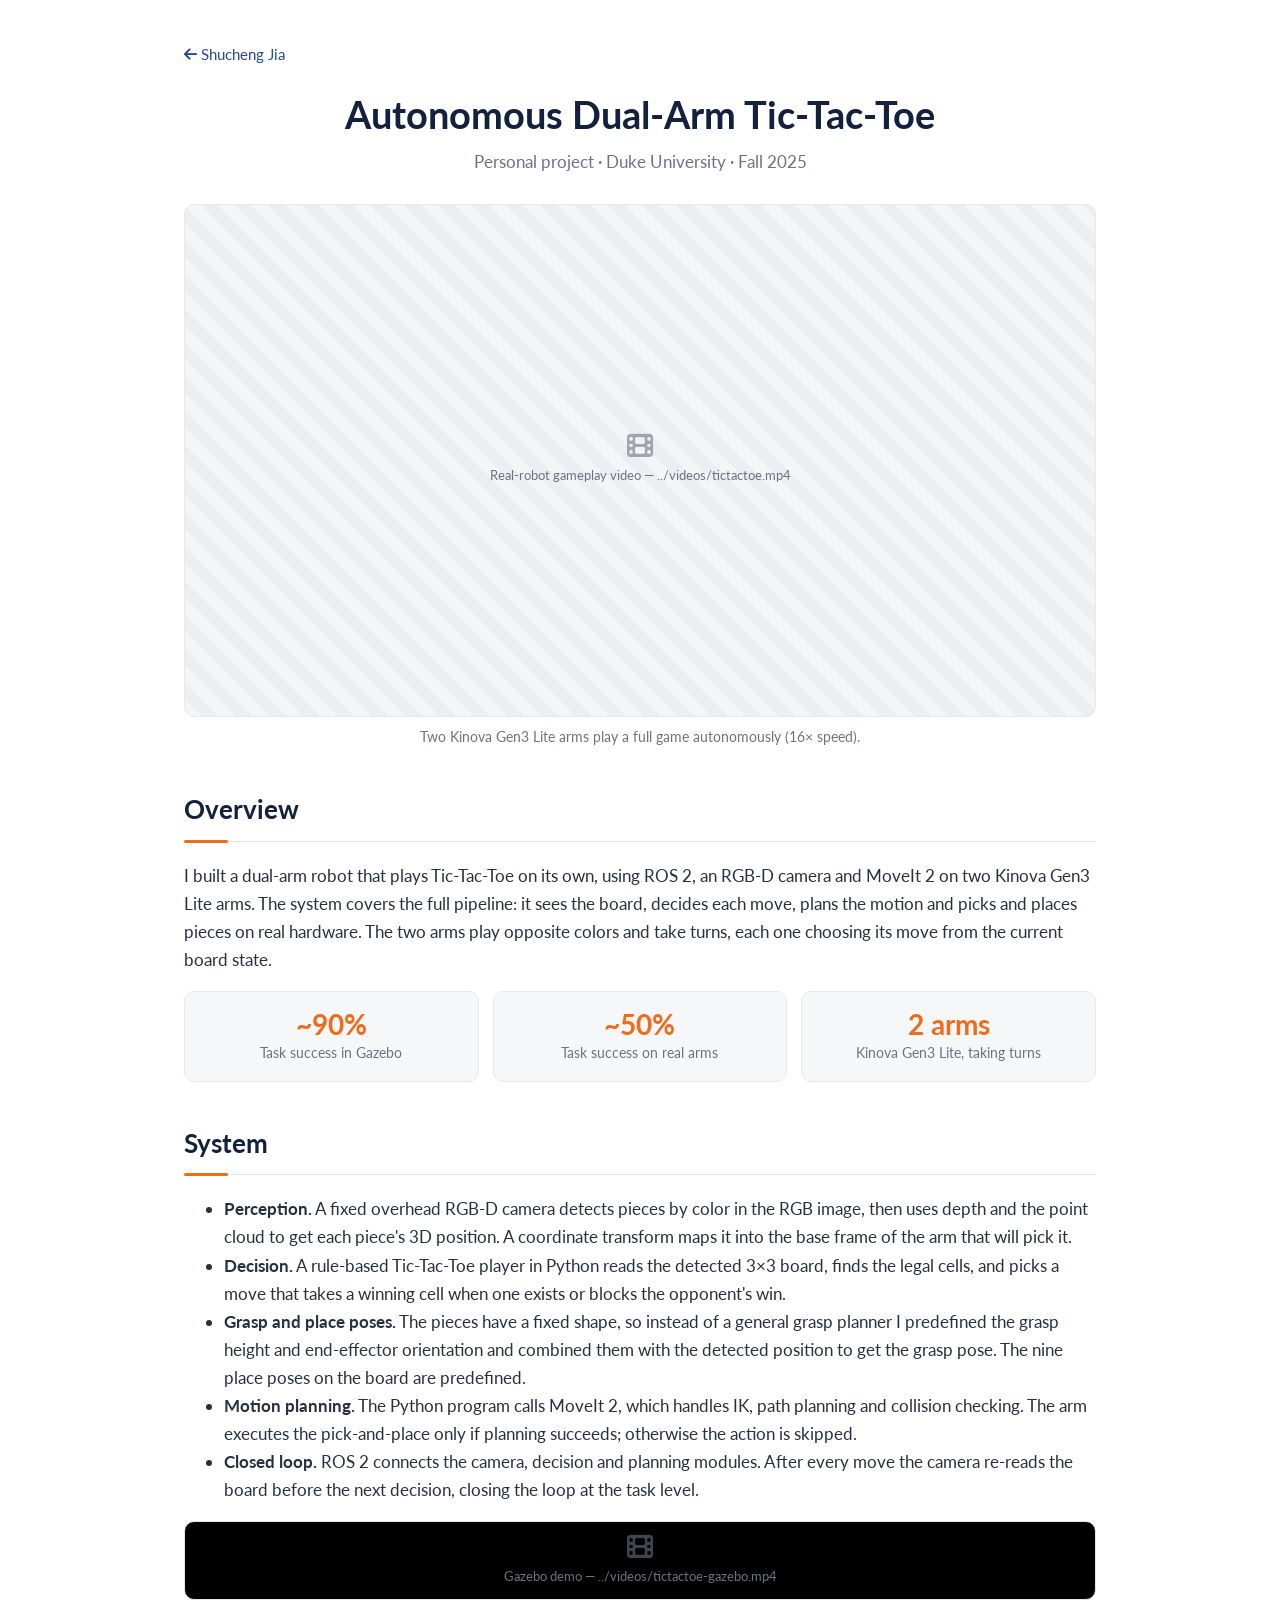
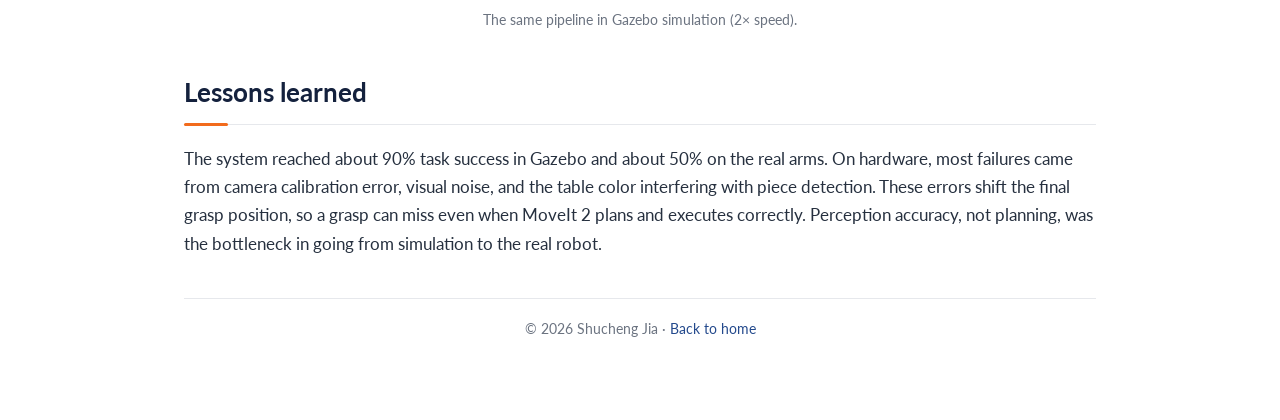
==== projects/dual-arm-tictactoe.html @ e2bdc80a "Initial personal website" ====
<!DOCTYPE html>
<html lang="en">
<head>
  <meta charset="utf-8">
  <meta name="viewport" content="width=device-width, initial-scale=1">
  <title>Dual-Arm Tic-Tac-Toe · Shucheng Jia</title>
  <meta name="description" content="An autonomous dual-arm robot that plays Tic-Tac-Toe, built with ROS 2, RGB-D perception and MoveIt 2.">
  <link rel="icon" href="../images/favicon.png">
  <link rel="preconnect" href="https://fonts.googleapis.com">
  <link rel="preconnect" href="https://fonts.gstatic.com" crossorigin>
  <link href="https://fonts.googleapis.com/css2?family=Lato:ital,wght@0,400;0,700;1,400;1,700&display=swap" rel="stylesheet">
  <link rel="stylesheet" href="https://cdnjs.cloudflare.com/ajax/libs/font-awesome/6.5.1/css/all.min.css">
  <link rel="stylesheet" href="../css/style.css">
</head>
<body>
<div class="project-page">
  <a class="back-link" href="../index.html"><i class="fa-solid fa-arrow-left"></i> Shucheng Jia</a>

  <header class="project-header">
    <h1>Autonomous Dual-Arm Tic-Tac-Toe</h1>
    <p class="subtitle">Personal project · Duke University · Fall 2025</p>
  </header>

  <div class="hero-media">
    <div class="media-box" data-video="../videos/tictactoe.mp4" data-poster="../images/tictactoe.jpg" data-label="Real-robot gameplay video" data-autoplay></div>
    <p class="caption">Two Kinova Gen3 Lite arms play a full game autonomously (16× speed).</p>
  </div>

  <h2>Overview</h2>
  <p>
    I built a dual-arm robot that plays Tic-Tac-Toe on its own, using ROS 2, an RGB-D camera and MoveIt 2 on two Kinova Gen3 Lite arms.
    The system covers the full pipeline: it sees the board, decides each move, plans the motion and picks and places pieces on real hardware.
    The two arms play opposite colors and take turns, each one choosing its move from the current board state.
  </p>

  <div class="stat-row">
    <div class="stat"><div class="num">~90%</div><div class="lbl">Task success in Gazebo</div></div>
    <div class="stat"><div class="num">~50%</div><div class="lbl">Task success on real arms</div></div>
    <div class="stat"><div class="num">2 arms</div><div class="lbl">Kinova Gen3 Lite, taking turns</div></div>
  </div>

  <h2>System</h2>
  <ul>
    <li><b>Perception.</b> A fixed overhead RGB-D camera detects pieces by color in the RGB image, then uses depth and the point cloud
      to get each piece's 3D position. A coordinate transform maps it into the base frame of the arm that will pick it.</li>
    <li><b>Decision.</b> A rule-based Tic-Tac-Toe player in Python reads the detected 3×3 board, finds the legal cells,
      and picks a move that takes a winning cell when one exists or blocks the opponent's win.</li>
    <li><b>Grasp and place poses.</b> The pieces have a fixed shape, so instead of a general grasp planner I predefined the grasp height
      and end-effector orientation and combined them with the detected position to get the grasp pose. The nine place poses on the board are predefined.</li>
    <li><b>Motion planning.</b> The Python program calls MoveIt 2, which handles IK, path planning and collision checking.
      The arm executes the pick-and-place only if planning succeeds; otherwise the action is skipped.</li>
    <li><b>Closed loop.</b> ROS 2 connects the camera, decision and planning modules. After every move the camera re-reads the board
      before the next decision, closing the loop at the task level.</li>
  </ul>

  <div class="media-box natural" data-video="../videos/tictactoe-gazebo.mp4" data-label="Gazebo demo" data-autoplay></div>
  <p class="caption">The same pipeline in Gazebo simulation (2× speed).</p>

  <h2>Lessons learned</h2>
  <p>
    The system reached about 90% task success in Gazebo and about 50% on the real arms. On hardware, most failures came from
    camera calibration error, visual noise, and the table color interfering with piece detection. These errors shift the final grasp position,
    so a grasp can miss even when MoveIt 2 plans and executes correctly. Perception accuracy, not planning, was the bottleneck in going from simulation to the real robot.
  </p>

  <footer>© 2026 Shucheng Jia · <a href="../index.html">Back to home</a></footer>
</div>
<script src="../js/main.js"></script>
</body>
</html>
---- css/style.css ----
/* ==========================================================
   Shucheng Jia — personal website
   Fixed dark sidebar + left-aligned hero + project rows
   Palette: deep ink navy + energetic orange
   ========================================================== */

:root {
  --ink: #14213d;          /* sidebar, headings */
  --ink-text: #c9d2e3;     /* text on ink */
  --ink-muted: #8a97b1;

  --accent: #f26b1d;       /* orange */
  --accent-dark: #c9520e;
  --accent-soft: #fff1e8;

  --text: #26303f;
  --text-muted: #6b7380;
  --link: #23498c;
  --link-hover: var(--accent-dark);
  --border: #e6e8ec;
  --bg: #ffffff;
  --bg-soft: #f6f7f9;
  --tag-bg: #f1f3f6;
  --tag-text: #44505e;
  --todo-bg: #fff3b0;
  --todo-text: #7a5b00;

  --sidebar-w: 260px;
  --radius: 10px;
}

* { box-sizing: border-box; }

html { scroll-behavior: smooth; scroll-padding-top: 24px; }

body {
  margin: 0;
  background: var(--bg);
  color: var(--text);
  font-family: "Lato", -apple-system, BlinkMacSystemFont, "Segoe UI", Helvetica, Arial, sans-serif;
  font-size: 17px;
  line-height: 1.65;
  -webkit-font-smoothing: antialiased;
}

a { color: var(--link); text-decoration: none; transition: color 0.15s; }
a:hover { color: var(--link-hover); text-decoration: underline; }

/* ---------- Layout ---------- */

.sidebar {
  position: fixed;
  top: 0;
  left: 0;
  bottom: 0;
  width: var(--sidebar-w);
  overflow-y: auto;
  background: var(--ink);
  color: var(--ink-text);
  padding: 40px 28px 28px;
  display: flex;
  flex-direction: column;
}

.main {
  margin-left: var(--sidebar-w);
  padding: 56px 64px 80px;
}

.main > * { max-width: 1000px; }

/* ---------- Sidebar ---------- */

.avatar {
  width: 104px;
  height: 104px;
  border-radius: 18px;
  object-fit: cover;
  display: block;
  margin: 0 0 18px;
  border: 3px solid rgba(255, 255, 255, 0.12);
}

.sidebar .name {
  color: #fff;
  font-size: 24px;
  font-weight: 700;
  line-height: 1.2;
  margin: 0;
}

.sidebar .tagline {
  color: var(--accent);
  font-size: 15px;
  font-weight: 700;
  margin: 6px 0 2px;
}

.sidebar .affil {
  color: var(--ink-muted);
  font-size: 14px;
  margin: 0 0 6px;
}

.sidebar .journey {
  color: var(--ink-muted);
  font-size: 16px;
  letter-spacing: 1px;
  margin: 0 0 22px;
}

.contact {
  list-style: none;
  padding: 18px 0;
  margin: 0 0 18px;
  border-top: 1px solid rgba(255, 255, 255, 0.1);
  border-bottom: 1px solid rgba(255, 255, 255, 0.1);
}

.contact li { margin: 2px 0; font-size: 14px; }

.contact a,
.contact .loc {
  display: flex;
  align-items: center;
  gap: 12px;
  padding: 5px 0;
  color: var(--ink-text);
}

.contact a:hover { color: #fff; text-decoration: none; }
.contact a:hover i { color: var(--accent); }
.contact .loc { color: var(--ink-muted); }

.contact i {
  width: 16px;
  text-align: center;
  color: var(--ink-muted);
  transition: color 0.15s;
}

.contact span { overflow-wrap: anywhere; }

.quick-links {
  list-style: none;
  padding: 0;
  margin: 0;
}

.quick-links a {
  display: block;
  padding: 7px 0 7px 14px;
  border-left: 3px solid transparent;
  color: var(--ink-muted);
  font-size: 15px;
  transition: color 0.15s, border-color 0.15s;
}

.quick-links a:hover { color: #fff; text-decoration: none; }

.quick-links a.active {
  color: #fff;
  font-weight: 700;
  border-left-color: var(--accent);
}

/* ---------- Hero ---------- */

.hero {
  display: flex;
  align-items: center;
  gap: 48px;
  margin-bottom: 56px;
}

.hero-text { flex: 1; min-width: 0; }

.eyebrow {
  font-size: 13px;
  font-weight: 700;
  letter-spacing: 0.05em;
  color: var(--text-muted);
  text-transform: uppercase;
  margin: 0 0 10px;
}

.hero h1 {
  font-size: 48px;
  line-height: 1.1;
  color: var(--ink);
  margin: 0 0 16px;
}


.lead {
  font-size: 20px;
  line-height: 1.55;
  color: #3b4554;
  margin: 0 0 24px;
  max-width: 34em;
}

.cta { display: flex; flex-wrap: wrap; gap: 10px; margin-bottom: 20px; }

.btn-primary,
.btn-outline {
  display: inline-flex;
  align-items: center;
  gap: 8px;
  padding: 9px 18px;
  border-radius: 8px;
  font-size: 15px;
  font-weight: 700;
  transition: background 0.15s, color 0.15s, border-color 0.15s, transform 0.15s;
}

.btn-primary { background: var(--accent); color: #fff; border: 2px solid var(--accent); }
.btn-primary:hover { background: var(--accent-dark); border-color: var(--accent-dark); color: #fff; text-decoration: none; transform: translateY(-1px); }

.btn-outline { background: transparent; color: var(--ink); border: 2px solid var(--ink); }
.btn-outline:hover { background: var(--ink); color: #fff; text-decoration: none; transform: translateY(-1px); }

.chips { display: flex; flex-wrap: wrap; gap: 8px; list-style: none; padding: 0; margin: 0; }
.chips li {
  font-size: 13px;
  font-weight: 700;
  color: var(--accent-dark);
  background: var(--accent-soft);
  padding: 3px 11px;
  border-radius: 999px;
}

.hero-photo {
  flex: 0 0 280px;
  aspect-ratio: 5 / 6;
  border-radius: 18px;
  overflow: hidden;
  box-shadow: 0 10px 30px rgba(20, 33, 61, 0.18);
}

.hero-photo .media-box { aspect-ratio: auto; height: 100%; border: none; border-radius: 0; }

/* ---------- Sections ---------- */

section { margin-bottom: 52px; }

h2 {
  position: relative;
  font-size: 26px;
  color: var(--ink);
  margin: 0 0 20px;
  padding-bottom: 10px;
  border-bottom: 1px solid var(--border);
}

h2::after {
  content: "";
  position: absolute;
  left: 0;
  bottom: -2px;
  width: 44px;
  height: 3px;
  border-radius: 2px;
  background: var(--accent);
}

.bio p { text-align: justify; }

/* News */
.news { list-style: none; padding: 0; margin: 0; }
.news li { display: flex; gap: 16px; padding: 6px 0; }
.news .date {
  flex: 0 0 86px;
  font-weight: 700;
  color: var(--accent-dark);
  font-variant-numeric: tabular-nums;
}

/* ---------- Project / publication rows ---------- */

.item {
  display: flex;
  gap: 28px;
  padding: 22px 0;
  border-bottom: 1px solid var(--border);
}

.item:last-child { border-bottom: none; }
.item .media { flex: 0 0 240px; }
.item .body { flex: 1; min-width: 0; }

.item .title {
  font-size: 19px;
  font-weight: 700;
  margin: 0 0 4px;
  line-height: 1.35;
}

.item .title a { color: var(--ink); }
.item .title a:hover { color: var(--accent-dark); }

.item .authors { margin: 0; font-size: 16px; }
.item .venue { margin: 2px 0 6px; font-style: italic; font-size: 16px; }
.item .links { margin: 4px 0 8px; font-size: 16px; }
.item .links a + a::before { content: " / "; color: var(--text-muted); }
.item .desc { margin: 6px 0 0; font-size: 16px; }
.item .desc ul { margin: 6px 0 0; padding-left: 20px; }

.badge {
  display: inline-block;
  font-size: 13px;
  font-weight: 700;
  padding: 1px 8px;
  border-radius: 999px;
  background: var(--accent-soft);
  color: var(--accent-dark);
  margin-left: 6px;
  vertical-align: 2px;
}

.tags { display: flex; flex-wrap: wrap; gap: 6px; margin: 8px 0 0; padding: 0; list-style: none; }
.tags li {
  font-size: 13px;
  background: var(--tag-bg);
  color: var(--tag-text);
  padding: 2px 9px;
  border-radius: 5px;
}

/* Media boxes: image, hover-to-play video, or placeholder */
.media-box {
  position: relative;
  width: 100%;
  aspect-ratio: 4 / 3;
  border-radius: var(--radius);
  overflow: hidden;
  background: var(--bg-soft);
  border: 1px solid var(--border);
}

.media-box img,
.media-box video {
  position: absolute;
  inset: 0;
  width: 100%;
  height: 100%;
  object-fit: cover;
  display: block;
}

.media-box.placeholder {
  display: flex;
  align-items: center;
  justify-content: center;
  text-align: center;
  padding: 12px;
  font-size: 13px;
  color: var(--text-muted);
  background: repeating-linear-gradient(45deg, #f4f5f7 0 12px, #eceef2 12px 24px);
}

.media-box.placeholder i { display: block; font-size: 26px; margin-bottom: 6px; opacity: 0.6; }

/* Media at its natural aspect ratio (no cropping), e.g. wide side-by-side comparisons */
.media-box.natural,
.hero-media .media-box.natural { aspect-ratio: auto; background: #000; }
.media-box.natural video,
.media-box.natural img { position: static; height: auto; }
.media-narrow { max-width: 440px; margin: 0 auto; }

/* Compact list (ongoing work) */
.compact { padding-left: 20px; margin: 0; }
.compact li { margin: 6px 0; }

.skills dl { margin: 0; display: grid; grid-template-columns: 210px 1fr; row-gap: 10px; column-gap: 16px; }
.skills dt { font-weight: 700; color: var(--ink); }
.skills dd { margin: 0; }

.edu-row { display: flex; align-items: flex-start; gap: 18px; }
.edu-row + .edu-row { margin-top: 22px; }
.edu-logo { flex: none; width: 64px; height: 64px; object-fit: contain; }
.edu-info { flex: 1; min-width: 0; }
.edu-row .when { color: var(--text-muted); white-space: nowrap; }
@media (max-width: 640px) {
  .edu-row { flex-wrap: wrap; }
  .edu-logo { width: 48px; height: 48px; }
  .edu-row .when { flex-basis: 100%; padding-left: 66px; }
}
.edu-row p { margin: 0; }

/* Placeholders that must be filled before publishing */
.todo {
  background: var(--todo-bg);
  color: var(--todo-text);
  padding: 0 5px;
  border-radius: 4px;
  font-size: 0.9em;
  font-style: normal;
}

footer {
  margin-top: 40px;
  padding-top: 18px;
  border-top: 1px solid var(--border);
  color: var(--text-muted);
  font-size: 14px;
  text-align: center;
}

/* ---------- Project detail pages ---------- */

.project-page {
  max-width: 960px;
  margin: 0 auto;
  padding: 40px 24px 80px;
}

.back-link { font-size: 15px; }

.project-header { text-align: center; margin: 24px 0 28px; }
.project-header h1 { font-size: 38px; line-height: 1.2; color: var(--ink); margin: 0 0 10px; }
.project-header .subtitle { color: var(--text-muted); margin: 0 0 6px; }

.btn-row { display: flex; justify-content: center; gap: 10px; flex-wrap: wrap; margin-top: 16px; }

.btn {
  display: inline-flex;
  align-items: center;
  gap: 8px;
  padding: 8px 18px;
  border-radius: 999px;
  background: var(--ink);
  color: #fff;
  font-size: 15px;
}

.btn:hover { background: var(--accent); color: #fff; text-decoration: none; }
.btn.disabled { background: #b8bcc4; pointer-events: none; }

.hero-media { margin: 0 0 32px; }
.hero-media .media-box { aspect-ratio: 16 / 9; }
.caption { font-size: 14px; color: var(--text-muted); text-align: center; margin-top: 8px; }

.project-page h2 { margin-top: 40px; }

.stat-row { display: grid; grid-template-columns: repeat(auto-fit, minmax(180px, 1fr)); gap: 14px; margin: 16px 0; }
.stat {
  background: var(--bg-soft);
  border: 1px solid var(--border);
  border-radius: var(--radius);
  padding: 16px;
  text-align: center;
}
.stat .num { font-size: 28px; font-weight: 700; color: var(--accent); line-height: 1.2; }
.stat .lbl { font-size: 14px; color: var(--text-muted); }

.media-grid { display: grid; grid-template-columns: repeat(auto-fit, minmax(260px, 1fr)); gap: 16px; }

/* ---------- Responsive ---------- */

@media (max-width: 1180px) {
  .main { padding: 48px 40px 72px; }
  .hero { gap: 32px; }
  .hero-photo { flex-basis: 220px; }
  .hero h1 { font-size: 40px; }
}

@media (max-width: 900px) {
  .sidebar {
    position: static;
    width: 100%;
    padding: 28px 20px 16px;
    align-items: center;
    text-align: center;
  }

  .avatar { width: 88px; height: 88px; margin: 0 auto 12px; }
  .sidebar .affil { margin-bottom: 4px; }
  .sidebar .journey { margin-bottom: 14px; }

  .contact {
    display: flex;
    flex-wrap: wrap;
    justify-content: center;
    gap: 4px 18px;
    padding: 12px 0;
    margin-bottom: 10px;
    width: 100%;
  }

  .contact .loc { display: none; }

  nav { width: 100%; }

  .quick-links {
    display: flex;
    gap: 4px;
    overflow-x: auto;
    -webkit-overflow-scrolling: touch;
  }

  .quick-links a {
    white-space: nowrap;
    border-left: none;
    border-bottom: 3px solid transparent;
    padding: 6px 10px;
  }

  .quick-links a.active { border-bottom-color: var(--accent); }

  .main { margin-left: 0; padding: 28px 16px 60px; }

  .hero { flex-direction: column-reverse; align-items: flex-start; gap: 24px; margin-bottom: 40px; }
  .hero-photo { flex-basis: auto; width: min(300px, 100%); align-self: center; }
  .hero h1 { font-size: 34px; }
  .lead { font-size: 18px; }

  .item { flex-direction: column; gap: 14px; }
  .item .media { flex-basis: auto; width: 100%; }
  .item .media-box { aspect-ratio: 16 / 9; }

  .skills dl { grid-template-columns: 1fr; row-gap: 2px; }
  .skills dd { margin-bottom: 10px; }

  .bio p { text-align: left; }
}
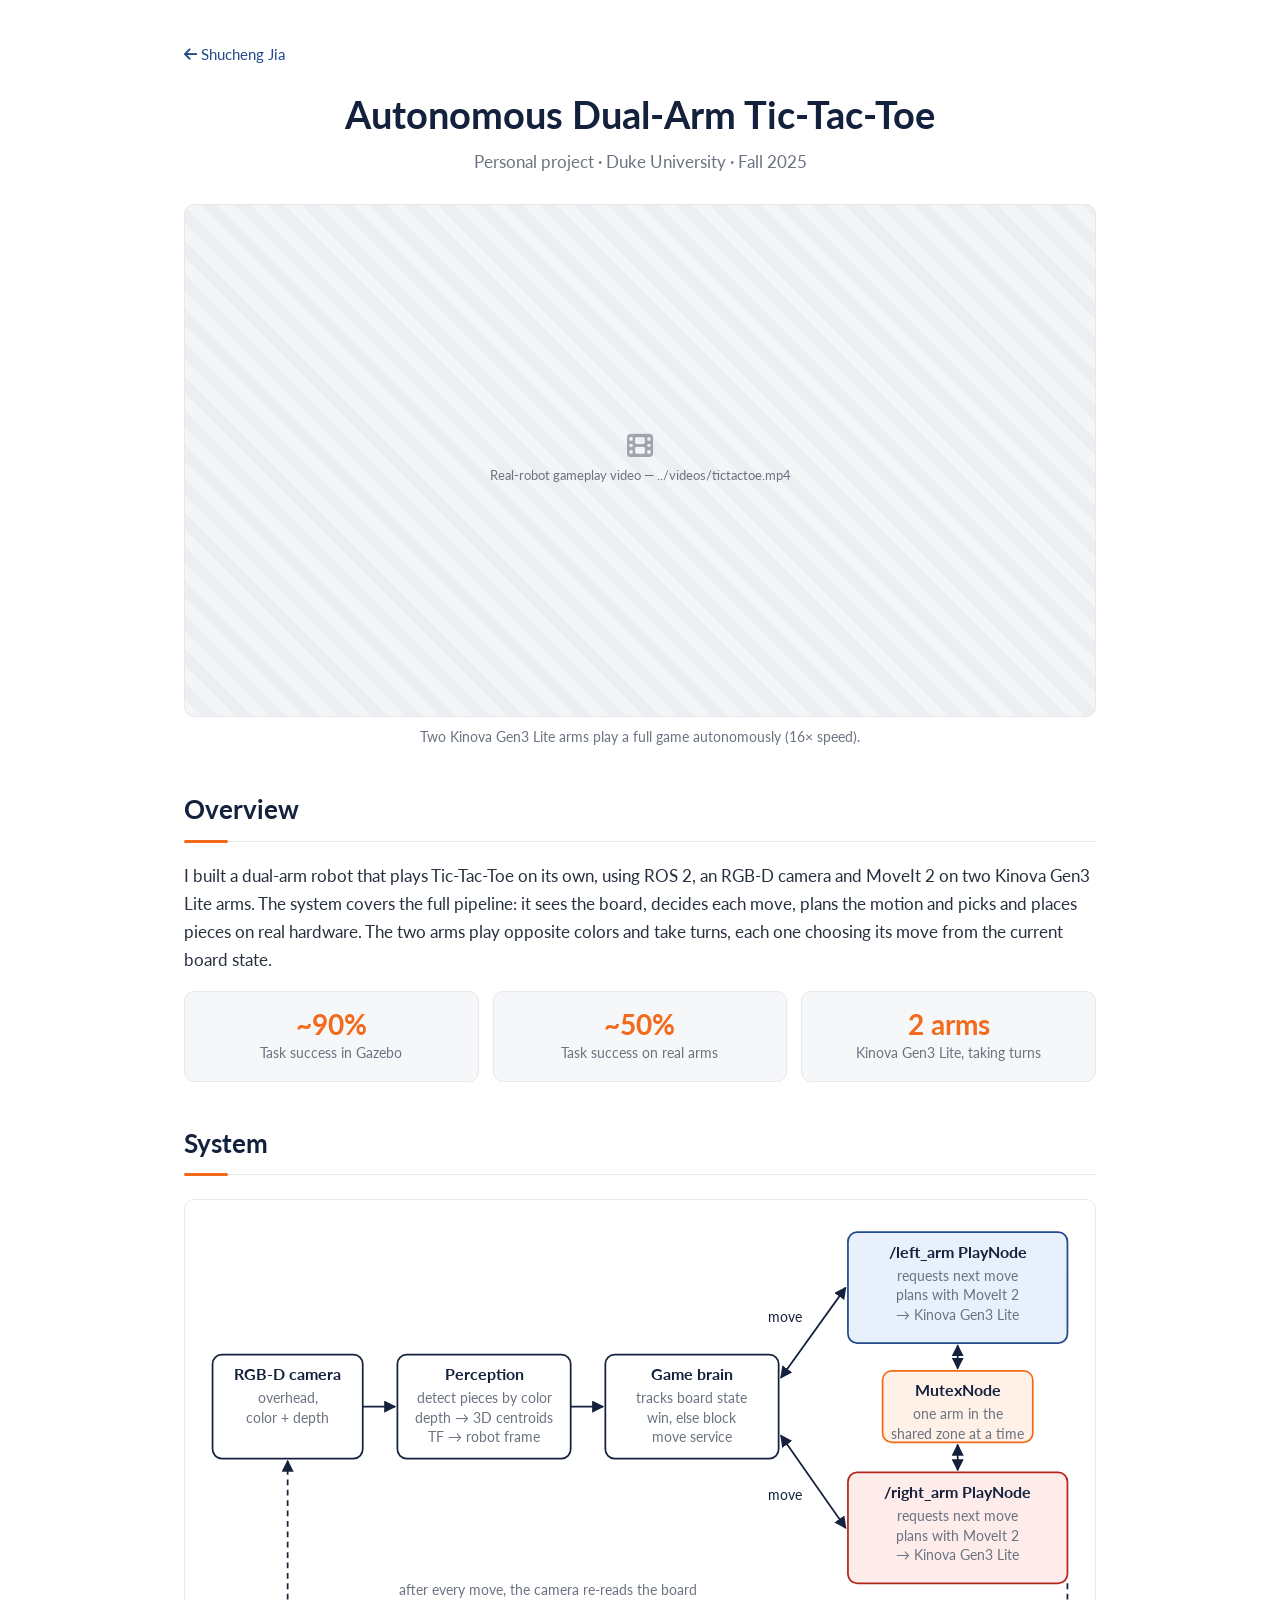
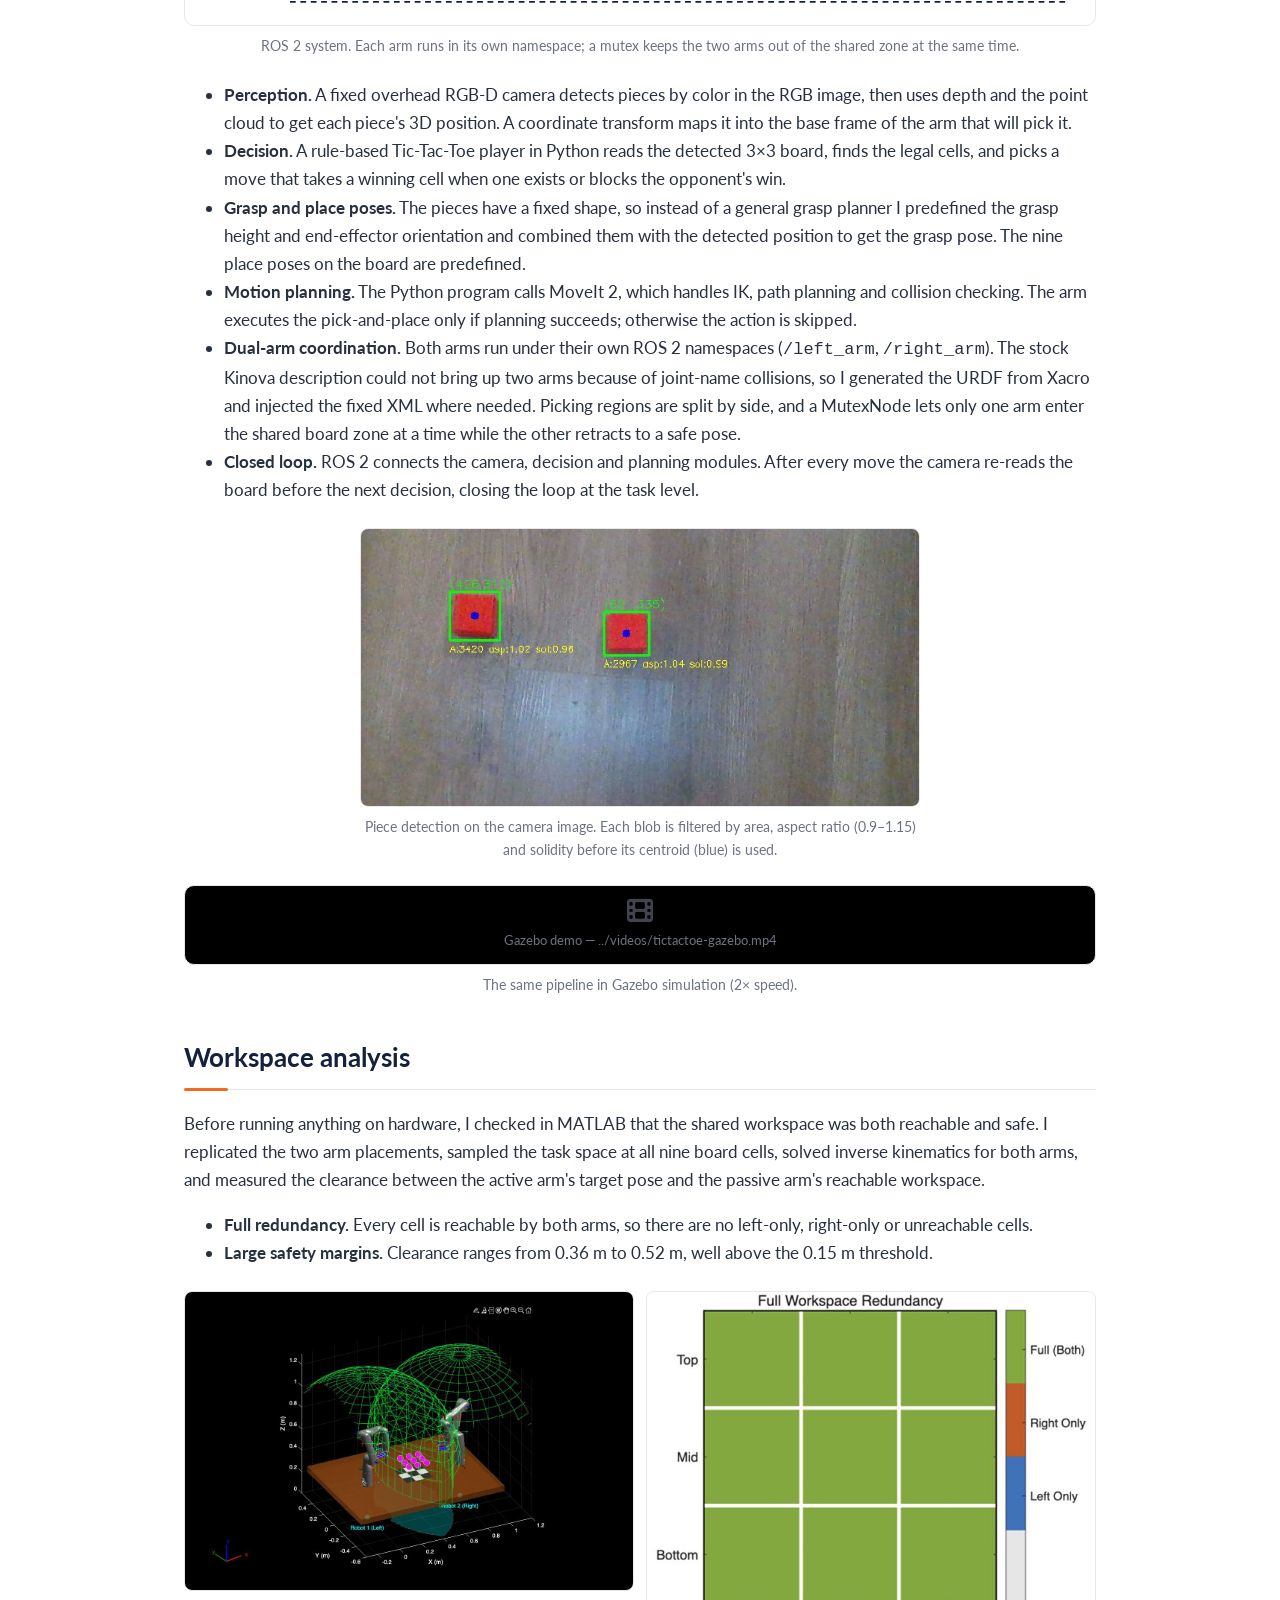
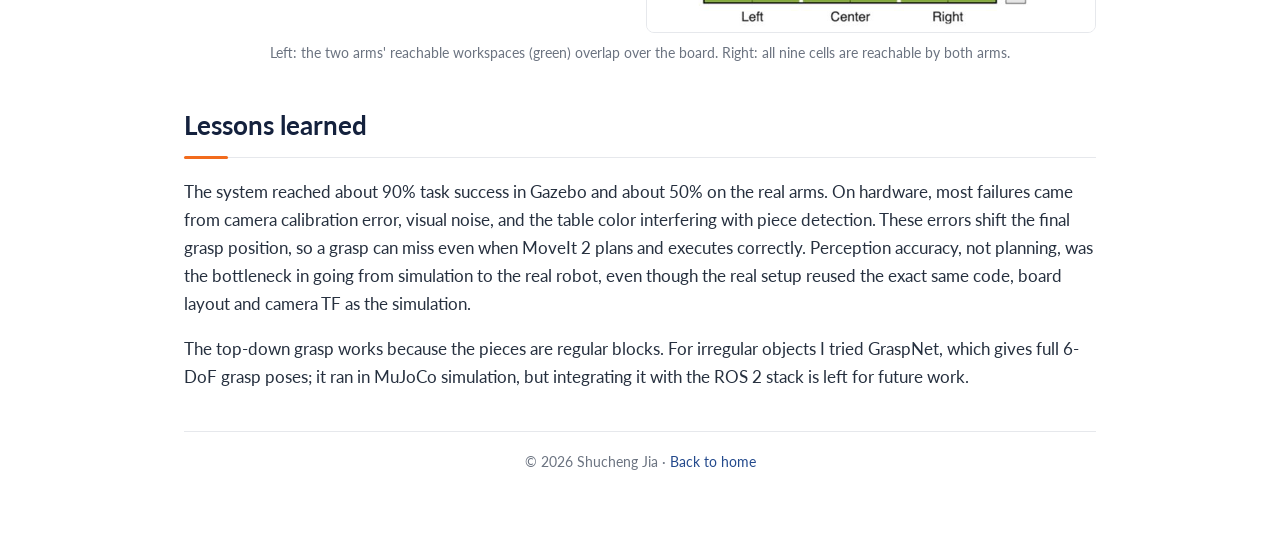
==== commit 1d9f982b: "Rewrite SE-CBF page from thesis, update CVs" ====
--- a/projects/dual-arm-tictactoe.html
+++ b/projects/dual-arm-tictactoe.html
@@ -40,6 +40,11 @@
   </div>
 
   <h2>System</h2>
+  <figure class="figure">
+    <div class="diagram"><svg viewBox="0 0 760 340" role="img" aria-labelledby="ttt-t"><title id="ttt-t">Dual-arm Tic-Tac-Toe ROS 2 system</title><defs><marker id="arT" viewBox="0 0 10 10" refX="9" refY="5" markerWidth="7" markerHeight="7" orient="auto-start-reverse"><path d="M0,0 L10,5 L0,10 z" fill="#14213d"/></marker></defs><rect x="10" y="120" width="130" height="90" rx="8" fill="#ffffff" stroke="#14213d" stroke-width="1.5"/><text x="75.0" y="142" text-anchor="middle" font-size="14" font-weight="700" fill="#14213d">RGB-D camera</text><text x="75.0" y="162" text-anchor="middle" font-size="12" fill="#6b7380">overhead,</text><text x="75.0" y="179" text-anchor="middle" font-size="12" fill="#6b7380">color + depth</text><rect x="170" y="120" width="150" height="90" rx="8" fill="#ffffff" stroke="#14213d" stroke-width="1.5"/><text x="245.0" y="142" text-anchor="middle" font-size="14" font-weight="700" fill="#14213d">Perception</text><text x="245.0" y="162" text-anchor="middle" font-size="12" fill="#6b7380">detect pieces by color</text><text x="245.0" y="179" text-anchor="middle" font-size="12" fill="#6b7380">depth → 3D centroids</text><text x="245.0" y="196" text-anchor="middle" font-size="12" fill="#6b7380">TF → robot frame</text><rect x="350" y="120" width="150" height="90" rx="8" fill="#ffffff" stroke="#14213d" stroke-width="1.5"/><text x="425.0" y="142" text-anchor="middle" font-size="14" font-weight="700" fill="#14213d">Game brain</text><text x="425.0" y="162" text-anchor="middle" font-size="12" fill="#6b7380">tracks board state</text><text x="425.0" y="179" text-anchor="middle" font-size="12" fill="#6b7380">win, else block</text><text x="425.0" y="196" text-anchor="middle" font-size="12" fill="#6b7380">move service</text><rect x="560" y="14" width="190" height="96" rx="8" fill="#e8f1fb" stroke="#23498c" stroke-width="1.5"/><text x="655.0" y="36" text-anchor="middle" font-size="14" font-weight="700" fill="#14213d">/left_arm  PlayNode</text><text x="655.0" y="56" text-anchor="middle" font-size="12" fill="#6b7380">requests next move</text><text x="655.0" y="73" text-anchor="middle" font-size="12" fill="#6b7380">plans with MoveIt 2</text><text x="655.0" y="90" text-anchor="middle" font-size="12" fill="#6b7380">→ Kinova Gen3 Lite</text><rect x="560" y="222" width="190" height="96" rx="8" fill="#fdecea" stroke="#b3261e" stroke-width="1.5"/><text x="655.0" y="244" text-anchor="middle" font-size="14" font-weight="700" fill="#14213d">/right_arm  PlayNode</text><text x="655.0" y="264" text-anchor="middle" font-size="12" fill="#6b7380">requests next move</text><text x="655.0" y="281" text-anchor="middle" font-size="12" fill="#6b7380">plans with MoveIt 2</text><text x="655.0" y="298" text-anchor="middle" font-size="12" fill="#6b7380">→ Kinova Gen3 Lite</text><rect x="590" y="134" width="130" height="62" rx="8" fill="#fff1e8" stroke="#f26b1d" stroke-width="1.5"/><text x="655.0" y="156" text-anchor="middle" font-size="14" font-weight="700" fill="#14213d">MutexNode</text><text x="655.0" y="176" text-anchor="middle" font-size="12" fill="#6b7380">one arm in the</text><text x="655.0" y="193" text-anchor="middle" font-size="12" fill="#6b7380">shared zone at a time</text><line x1="140" y1="165" x2="168" y2="165" stroke="#14213d" stroke-width="1.5" marker-end="url(#arT)"/><line x1="320" y1="165" x2="348" y2="165" stroke="#14213d" stroke-width="1.5" marker-end="url(#arT)"/><line x1="558" y1="62" x2="502" y2="140" stroke="#14213d" stroke-width="1.5" marker-end="url(#arT)" marker-start="url(#arT)"/><text x="520" y="92" text-anchor="end" font-size="12" fill="#14213d">move</text><line x1="558" y1="270" x2="502" y2="190" stroke="#14213d" stroke-width="1.5" marker-end="url(#arT)" marker-start="url(#arT)"/><text x="520" y="246" text-anchor="end" font-size="12" fill="#14213d">move</text><line x1="655" y1="112" x2="655" y2="132" stroke="#14213d" stroke-width="1.5" marker-end="url(#arT)" marker-start="url(#arT)"/><line x1="655" y1="220" x2="655" y2="198" stroke="#14213d" stroke-width="1.5" marker-end="url(#arT)" marker-start="url(#arT)"/><path d="M750,318 L750,334 L75,334 L75,212" fill="none" stroke="#14213d" stroke-width="1.5" stroke-dasharray="5 4" marker-end="url(#arT)"/><text x="300" y="328" text-anchor="middle" font-size="12" fill="#6b7380">after every move, the camera re-reads the board</text></svg></div>
+    <figcaption class="caption">ROS 2 system. Each arm runs in its own namespace; a mutex keeps the two arms out of the shared zone at the same time.</figcaption>
+  </figure>
+
   <ul>
     <li><b>Perception.</b> A fixed overhead RGB-D camera detects pieces by color in the RGB image, then uses depth and the point cloud
       to get each piece's 3D position. A coordinate transform maps it into the base frame of the arm that will pick it.</li>
@@ -49,18 +54,51 @@
       and end-effector orientation and combined them with the detected position to get the grasp pose. The nine place poses on the board are predefined.</li>
     <li><b>Motion planning.</b> The Python program calls MoveIt 2, which handles IK, path planning and collision checking.
       The arm executes the pick-and-place only if planning succeeds; otherwise the action is skipped.</li>
+    <li><b>Dual-arm coordination.</b> Both arms run under their own ROS 2 namespaces (<code>/left_arm</code>, <code>/right_arm</code>).
+      The stock Kinova description could not bring up two arms because of joint-name collisions, so I generated the URDF from Xacro and injected
+      the fixed XML where needed. Picking regions are split by side, and a MutexNode lets only one arm enter the shared board zone at a time
+      while the other retracts to a safe pose.</li>
     <li><b>Closed loop.</b> ROS 2 connects the camera, decision and planning modules. After every move the camera re-reads the board
       before the next decision, closing the loop at the task level.</li>
   </ul>
 
+  <figure class="figure media-narrow" style="max-width:560px">
+    <img src="../images/tictactoe/detection.jpg" alt="Camera view with two red pieces detected and their centroids marked" loading="lazy">
+    <figcaption class="caption">Piece detection on the camera image. Each blob is filtered by area, aspect ratio (0.9–1.15) and solidity before its centroid (blue) is used.</figcaption>
+  </figure>
+
   <div class="media-box natural" data-video="../videos/tictactoe-gazebo.mp4" data-label="Gazebo demo" data-autoplay></div>
   <p class="caption">The same pipeline in Gazebo simulation (2× speed).</p>
+
+  <h2>Workspace analysis</h2>
+  <p>
+    Before running anything on hardware, I checked in MATLAB that the shared workspace was both reachable and safe. I replicated the two arm
+    placements, sampled the task space at all nine board cells, solved inverse kinematics for both arms, and measured the clearance between
+    the active arm's target pose and the passive arm's reachable workspace.
+  </p>
+  <ul>
+    <li><b>Full redundancy.</b> Every cell is reachable by both arms, so there are no left-only, right-only or unreachable cells.</li>
+    <li><b>Large safety margins.</b> Clearance ranges from 0.36 m to 0.52 m, well above the 0.15 m threshold.</li>
+  </ul>
+  <figure class="figure">
+    <div class="plot-grid two">
+      <img src="../images/tictactoe/workspace-3d.jpg" alt="3D plot of both arms' reachable workspaces over the board" loading="lazy">
+      <img src="../images/tictactoe/workspace-redundancy.png" alt="Grid showing all nine cells reachable by both arms" loading="lazy">
+    </div>
+    <figcaption class="caption">Left: the two arms' reachable workspaces (green) overlap over the board. Right: all nine cells are reachable by both arms.</figcaption>
+  </figure>
+
 
   <h2>Lessons learned</h2>
   <p>
     The system reached about 90% task success in Gazebo and about 50% on the real arms. On hardware, most failures came from
     camera calibration error, visual noise, and the table color interfering with piece detection. These errors shift the final grasp position,
-    so a grasp can miss even when MoveIt 2 plans and executes correctly. Perception accuracy, not planning, was the bottleneck in going from simulation to the real robot.
+    so a grasp can miss even when MoveIt 2 plans and executes correctly. Perception accuracy, not planning, was the bottleneck in going from simulation to the real robot,
+    even though the real setup reused the exact same code, board layout and camera TF as the simulation.
+  </p>
+  <p>
+    The top-down grasp works because the pieces are regular blocks. For irregular objects I tried GraspNet, which gives full 6-DoF grasp poses;
+    it ran in MuJoCo simulation, but integrating it with the ROS 2 stack is left for future work.
   </p>
 
   <footer>© 2026 Shucheng Jia · <a href="../index.html">Back to home</a></footer>
--- a/css/style.css
+++ b/css/style.css
@@ -456,6 +456,16 @@
 
 .media-grid { display: grid; grid-template-columns: repeat(auto-fit, minmax(260px, 1fr)); gap: 16px; }
 
+/* Figures: diagrams and plots on project pages */
+.figure { margin: 24px 0; }
+.figure.media-narrow { margin: 24px auto; }
+.figure img { display: block; width: 100%; height: auto; border: 1px solid var(--border); border-radius: 8px; background: #fff; }
+.diagram { border: 1px solid var(--border); border-radius: var(--radius); background: #fff; padding: 16px; overflow-x: auto; }
+.diagram svg { display: block; width: 100%; min-width: 600px; height: auto; font-family: inherit; }
+.diagram.compact svg { min-width: 480px; }
+.plot-grid { display: grid; grid-template-columns: repeat(auto-fit, minmax(220px, 1fr)); gap: 12px; }
+.plot-grid.two { grid-template-columns: repeat(auto-fit, minmax(260px, 1fr)); align-items: start; }
+
 /* ---------- Responsive ---------- */
 
 @media (max-width: 1180px) {
